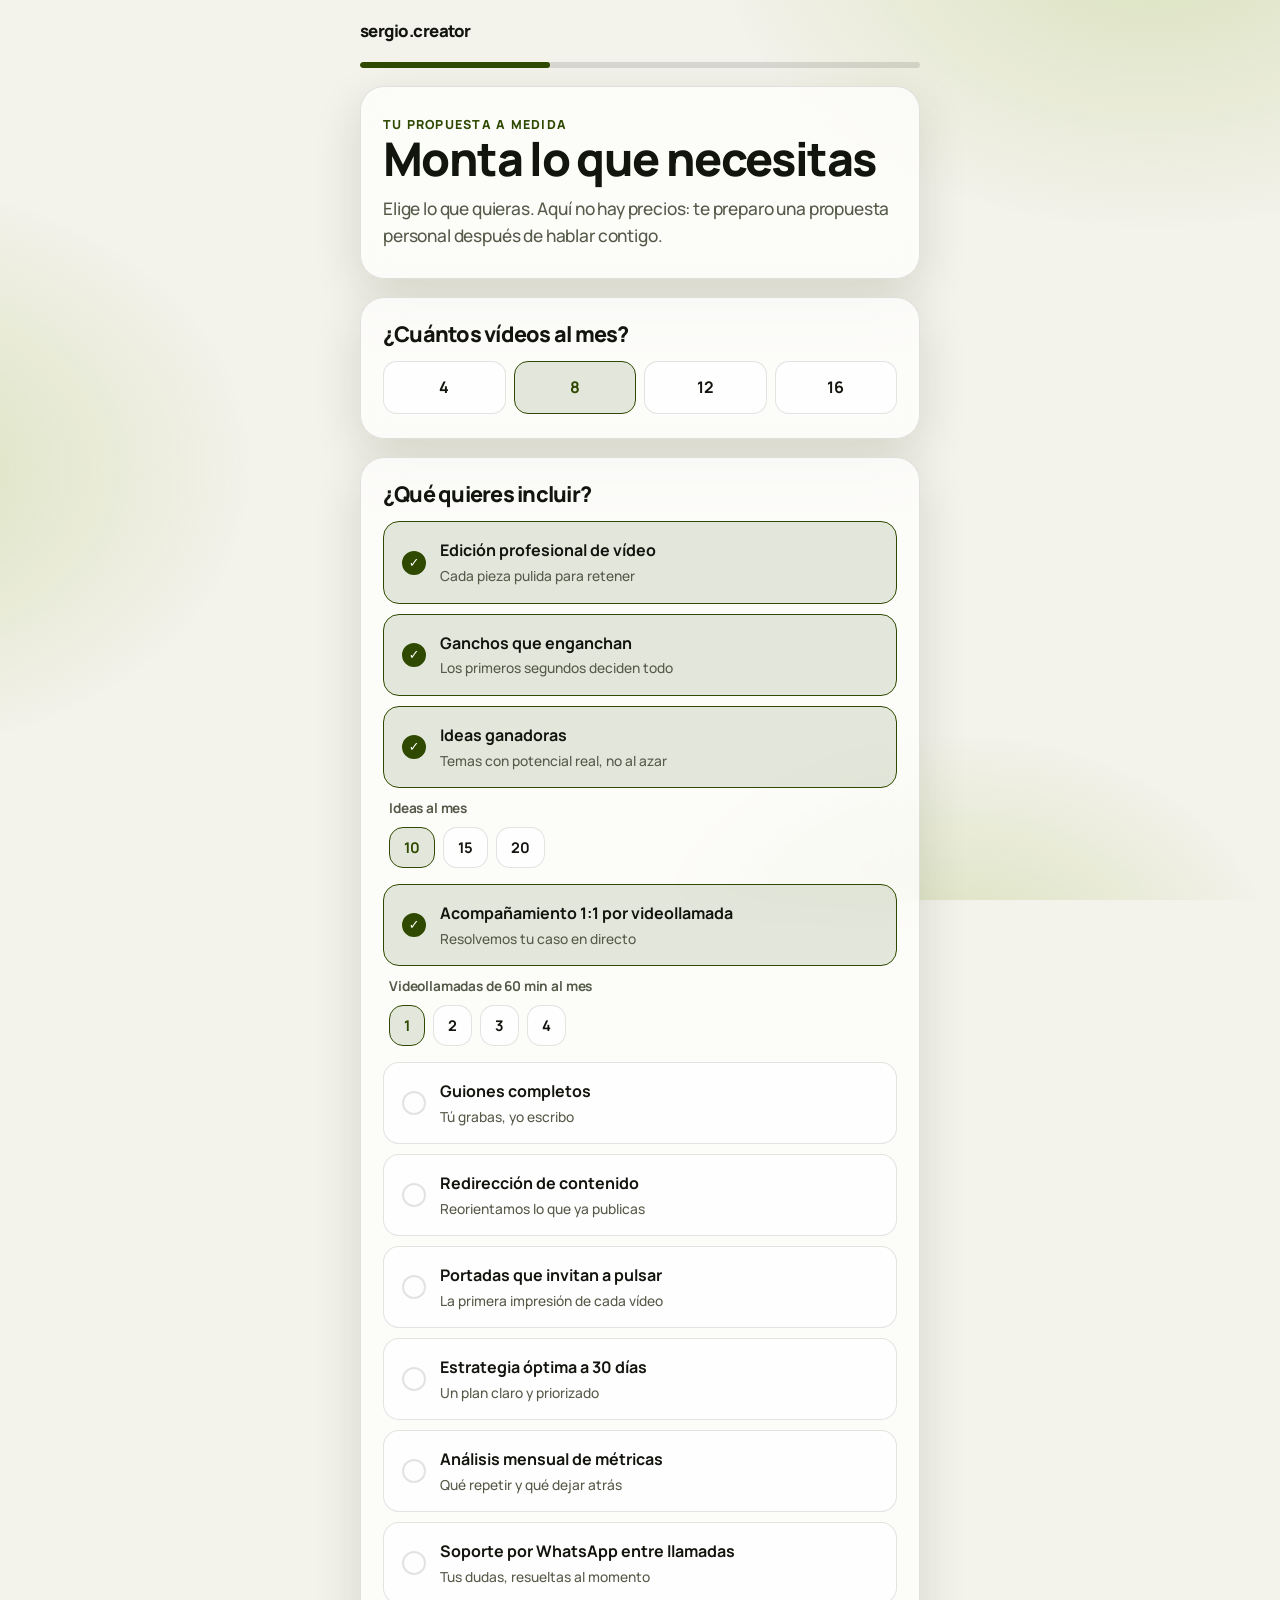
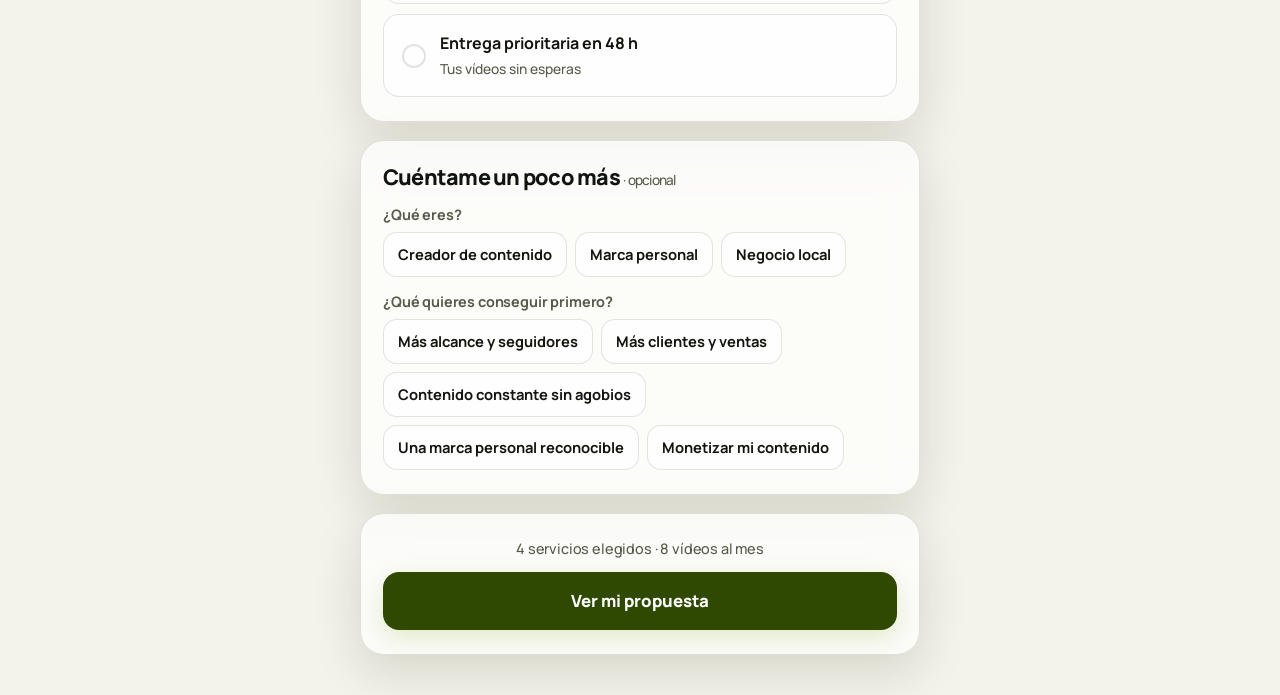
==== configurador.html @ 3da3f26d "Configurador de propuesta sin precios con captura de lead y WhatsApp Co-Authored-By: Claude Sonnet 5" ====
<!doctype html>
<html lang="es">
<head>
<meta charset="utf-8">
<meta name="viewport" content="width=device-width, initial-scale=1, viewport-fit=cover">
<title>Monta tu propuesta — Sergio</title>
<meta name="robots" content="noindex,follow">
<meta name="description" content="Elige lo que necesitas para tu contenido y recibe una propuesta personalizada. Sin precios aquí: te la preparo tras hablar contigo.">
<link rel="canonical" href="https://sergiocreator.com/configurador">
<meta property="og:title" content="Monta tu propuesta — Sergio">
<meta property="og:description" content="Elige lo que necesitas para tu contenido y recibe una propuesta personalizada.">
<meta property="og:type" content="website">
<meta property="og:url" content="https://sergiocreator.com/configurador">
<meta property="og:image" content="https://sergiocreator.com/assets/og-image.png">
<meta property="og:image:width" content="1200">
<meta property="og:image:height" content="630">
<meta property="og:locale" content="es_ES">
<meta property="og:site_name" content="Sergio">
<meta name="twitter:card" content="summary_large_image">
<meta name="twitter:image" content="https://sergiocreator.com/assets/og-image.png">
<link rel="icon" type="image/svg+xml" href="assets/favicon.svg">
<link rel="preconnect" href="https://fonts.googleapis.com">
<link rel="preconnect" href="https://fonts.gstatic.com" crossorigin>
<link rel="stylesheet" href="https://fonts.googleapis.com/css2?family=Manrope:wght@500;600;700;800&display=swap">
<style>
/* Layout: una sola columna estrecha tipo móvil; una pregunta por pantalla dentro de una tarjeta de vidrio, barra de progreso arriba, cierre con barra fija hacia WhatsApp. */
:root{
  --f:"Sequel Sans","Sequel Sans Bold","Manrope",system-ui,-apple-system,"Segoe UI",Roboto,sans-serif;
  --bg:#171916;
  --glass:rgba(25,27,21,.62);
  --glass2:rgba(38,42,31,.86);
  --tx:#f4f5f0;
  --mu:#a4a79a;
  --ac:#d5f578;
  --on:#171916;
  --ln:rgba(255,255,255,.11);
  --soft:rgba(213,245,120,.13);
  --glow:rgba(213,245,120,.18);
  --shadow:rgba(0,0,0,.32);
  color-scheme:dark;
}
@media (prefers-color-scheme:light){
  :root:not([data-theme="dark"]){
    --bg:#f3f2eb;--glass:rgba(255,255,255,.72);--glass2:rgba(255,255,255,.94);--tx:#12140e;--mu:#555a49;
    --ac:#2f4a00;--on:#ffffff;--ln:rgba(0,0,0,.11);--soft:rgba(47,74,0,.12);--glow:rgba(120,160,0,.2);
    --shadow:rgba(40,50,10,.14);color-scheme:light;
  }
}
:root[data-theme="light"]{
  --bg:#f3f2eb;--glass:rgba(255,255,255,.72);--glass2:rgba(255,255,255,.94);--tx:#12140e;--mu:#555a49;
  --ac:#2f4a00;--on:#ffffff;--ln:rgba(0,0,0,.11);--soft:rgba(47,74,0,.12);--glow:rgba(120,160,0,.2);
  --shadow:rgba(40,50,10,.14);color-scheme:light;
}
*{box-sizing:border-box}
body{
  margin:0;background:var(--bg);color:var(--tx);font:500 16px/1.55 var(--f);letter-spacing:-.01em;
  -webkit-font-smoothing:antialiased;padding-inline:16px;padding-block:0 40px;position:relative;isolation:isolate;
}
body.has-bar{padding-block:0 120px}
body::before{
  content:"";position:fixed;inset:0;z-index:-1;pointer-events:none;
  background:
    radial-gradient(55vmax 38vmax at 90% -8%,var(--glow),transparent 62%),
    radial-gradient(48vmax 36vmax at -10% 52%,var(--glow),transparent 62%),
    radial-gradient(40vmax 30vmax at 75% 108%,var(--glow),transparent 62%);
}
.shell{max-width:560px;margin:0 auto;display:grid;gap:18px}
h1,h2,h3{margin:0;line-height:1.08;letter-spacing:-.035em;text-wrap:balance}
h1{font-size:clamp(2rem,8vw,2.9rem);font-weight:800}
h2{font-size:clamp(1.55rem,6vw,2.1rem);font-weight:800}
h3{font-size:1.05rem;font-weight:800}
p{margin:0}
.mu{color:var(--mu)}
:focus-visible{outline:3px solid var(--tx);outline-offset:3px}
.glass{
  background:var(--glass);backdrop-filter:blur(18px) saturate(1.2);-webkit-backdrop-filter:blur(18px) saturate(1.2);
  border:1px solid var(--ln);border-radius:24px;box-shadow:0 16px 48px var(--shadow);
}

.top{display:flex;justify-content:space-between;align-items:center;gap:12px;padding-block:18px 0}
.brand{font-weight:800;letter-spacing:-.03em;font-size:1.05rem}
.back{
  font:inherit;font-weight:700;font-size:.9rem;color:var(--mu);background:none;border:0;cursor:pointer;padding:8px 4px;
}
.back[hidden]{display:none}
.prog{height:6px;border-radius:6px;background:var(--ln);overflow:hidden}
.prog i{display:block;height:100%;width:0;background:var(--ac);border-radius:6px;transition:width .35s ease}

.card{padding:28px 22px;display:grid;gap:20px;animation:rise .35s ease}
@keyframes rise{from{transform:translateY(10px)}to{transform:none}}
.eyebrow{color:var(--ac);font-weight:800;font-size:.78rem;letter-spacing:.1em;text-transform:uppercase}
.lead{font-size:1.08rem;color:var(--mu)}
.trust{list-style:none;margin:0;padding:0;display:flex;flex-wrap:wrap;gap:8px 20px;color:var(--mu);font-size:.9rem}
.trust b{color:var(--tx);font-size:1rem;margin-right:4px}
.verify{font-size:.85rem;color:var(--mu);display:flex;flex-wrap:wrap;gap:2px 14px}
.fl .lt{display:block}
.verify a{color:var(--tx);font-weight:700;text-decoration:underline;text-underline-offset:3px}

.opts{display:grid;gap:10px}
.opt{
  display:flex;gap:14px;align-items:center;text-align:left;width:100%;padding:16px 18px;border-radius:16px;
  border:1px solid var(--ln);background:var(--glass);color:var(--tx);font:inherit;cursor:pointer;
  transition:border-color .15s ease,background .15s ease;
}
.opt:hover{border-color:var(--ac)}
.opt .tx{display:grid;gap:2px;flex:1;min-width:0}
.opt b{font-weight:700}
.opt small{color:var(--mu);font-weight:500;font-size:.86rem}
.opt .mark{
  flex:none;width:24px;height:24px;border-radius:50%;border:2px solid var(--ln);display:grid;place-items:center;
  font-size:.8rem;font-weight:800;color:transparent;
}
.opt.on{border-color:var(--ac);background:var(--soft)}
.opt.on .mark{background:var(--ac);border-color:var(--ac);color:var(--on)}
.opt .go{flex:none;color:var(--ac);font-weight:800}

.btn{
  display:inline-flex;align-items:center;justify-content:center;text-align:center;gap:8px;width:100%;
  font:inherit;font-weight:800;font-size:1.05rem;color:var(--on);background:var(--ac);border:0;border-radius:16px;
  padding:16px 22px;cursor:pointer;text-decoration:none;box-shadow:0 8px 26px var(--glow);
}
.btn[disabled]{opacity:.4;cursor:not-allowed;box-shadow:none}
.btn.line{background:transparent;color:var(--tx);border:1px solid var(--ln);box-shadow:none}
input[type=text],input[type=tel]{
  font:inherit;font-size:1.1rem;color:var(--tx);background:var(--glass);border:1px solid var(--ln);border-radius:14px;
  padding:16px;width:100%;min-width:0;
}
.note{font-size:.85rem;color:var(--mu);text-align:center}
.fields{display:grid;gap:14px}
.fl{display:grid;gap:6px;font-weight:700;font-size:.9rem;color:var(--mu)}
.opt-tag{font-weight:500;font-size:.8rem;margin-left:6px}
.consent{display:flex;gap:12px;align-items:flex-start;font-size:.85rem;color:var(--mu);cursor:pointer}
.consent input{width:20px;height:20px;flex:none;margin-top:2px;accent-color:var(--ac)}
.consent a,.note a{color:var(--tx);text-decoration:underline;text-underline-offset:3px}
.err{margin:0;font-size:.85rem;color:var(--tx);font-weight:700}

/* Análisis */
.steps{list-style:none;margin:0;padding:0;display:grid;gap:14px}
.steps li{display:flex;gap:12px;align-items:center;color:var(--mu);transition:color .3s ease}
.steps .dot{flex:none;width:24px;height:24px;border-radius:50%;border:2px solid var(--ln);display:grid;place-items:center;font-size:.8rem;font-weight:800;color:transparent}
.steps li.done{color:var(--tx)}
.steps li.done .dot{background:var(--ac);border-color:var(--ac);color:var(--on)}

/* Resultado */
.res{display:grid;gap:18px}
.plan{padding:24px 22px;display:grid;gap:12px;border:1.5px solid var(--ac);box-shadow:0 24px 70px var(--glow),0 14px 44px var(--shadow)}
.plan .name{font-size:clamp(2.2rem,9vw,3rem);font-weight:800;letter-spacing:-.045em;line-height:1}
.pills{display:flex;flex-wrap:wrap;gap:8px}
.pill{font-size:.82rem;font-weight:700;padding:5px 12px;border-radius:20px;background:var(--soft);color:var(--ac)}
.blk{padding:22px;display:grid;gap:12px}
.list{list-style:none;margin:0;padding:0;display:grid;gap:12px}
.list li{position:relative;padding-left:26px;line-height:1.35}
.list li::before{content:"✓";position:absolute;left:0;color:var(--ac);font-weight:800}
.list.plus li::before{content:"+"}
.list li span{display:block;color:var(--mu);font-size:.86rem}
.next{padding:24px 22px;display:grid;gap:14px;border:1.5px solid var(--ac);background:var(--glass2)}
.next .meter{display:grid;gap:6px}
.next .meter .prog{height:8px}
.numline{display:flex;gap:10px;align-items:center;justify-content:center;flex-wrap:wrap;font-weight:700}
.numline button{font:inherit;font-weight:700;font-size:.85rem;color:var(--tx);background:var(--glass);border:1px solid var(--ln);border-radius:10px;padding:6px 12px;cursor:pointer}
.again{background:none;border:0;color:var(--mu);font:inherit;font-weight:600;text-decoration:underline;cursor:pointer;justify-self:center;padding:6px}

.bar{
  position:fixed;left:0;right:0;bottom:0;z-index:50;background:var(--glass2);
  backdrop-filter:blur(18px);-webkit-backdrop-filter:blur(18px);border-top:1px solid var(--ln);
  padding:12px 16px calc(12px + env(safe-area-inset-bottom,0px));
}
.bar-in{max-width:560px;margin:0 auto}
.bar[hidden]{display:none}
@media (prefers-reduced-motion:reduce){.card{animation:none}.prog i{transition:none}}
.sec{padding:24px 22px;display:grid;gap:16px}
.sec h2{font-size:1.35rem}
.seg{display:grid;grid-template-columns:repeat(4,1fr);gap:8px}
.chip{font:inherit;font-weight:700;padding:13px 6px;border-radius:14px;border:1px solid var(--ln);background:var(--glass);color:var(--tx);cursor:pointer;text-align:center;transition:border-color .15s ease,background .15s ease}
.chip:hover{border-color:var(--ac)}
.chip.on{border-color:var(--ac);background:var(--soft);color:var(--ac)}
.chips{display:flex;flex-wrap:wrap;gap:8px}
.chips .chip{padding:10px 14px;font-size:.92rem}
.svc{display:grid;gap:8px}
.subsel{display:grid;gap:8px;padding:2px 6px 6px}
.subsel .lab{font-size:.85rem;font-weight:700;color:var(--mu)}
.subsel .chips .chip{padding:8px 14px}
.cnt{color:var(--mu);font-size:.9rem;text-align:center}
.reco-why{color:var(--mu);font-size:.95rem}
.sel{list-style:none;margin:0;padding:0;display:grid;gap:12px}
.sel li{position:relative;padding-left:26px;line-height:1.35}
.sel li::before{content:"\2713";position:absolute;left:0;color:var(--ac);font-weight:800}
.sel li span{display:block;color:var(--mu);font-size:.86rem}
.opt-t{font-weight:500;font-size:.85rem;color:var(--mu)}
</style>
<style>[hidden]{display:none!important}img{max-width:100%}</style>

<script defer data-domain="sergiocreator.com" src="https://plausible.io/js/script.js"></script>
<script>window.plausible=window.plausible||function(){(window.plausible.q=window.plausible.q||[]).push(arguments)}</script>
</head>
<body>
<div class="shell">
  <div class="top">
    <div class="brand">sergio.creator</div>
    <button class="back" id="back" type="button" hidden>← Atrás</button>
  </div>
  <div class="prog" id="prog" aria-hidden="true"><i id="prog-i"></i></div>
  <main id="stage" aria-live="polite"></main>
</div>

<form name="configurador" method="POST" data-netlify="true" netlify-honeypot="bot-field" hidden>
  <input type="hidden" name="form-name" value="configurador">
  <input name="bot-field">
  <input name="nombre"><input name="instagram"><input name="whatsapp">
  <input name="tipo"><input name="objetivo"><input name="videos_al_mes"><input name="servicios">
  <input name="pack_recomendado"><input name="origen"><input name="pagina_origen"><input name="consentimiento">
</form>

<script>
(function(){
'use strict';

var WA='34643105522';

var TYPES={creador:'Creador de contenido',marca:'Marca personal',local:'Negocio local'};
var GOALS={
  alcance:'Más alcance y seguidores',
  ventas:'Más clientes y ventas',
  constancia:'Contenido constante sin agobios',
  marca:'Una marca personal reconocible',
  monetizar:'Monetizar mi contenido'
};
var VIDEOS=[4,8,12,16];

var ORDER=['edit','hook','ideas','calls','script','redirect','cover','strategy','metrics','support','rush'];
var FEATS={
  edit:['Edición profesional de vídeo','Cada pieza pulida para retener'],
  hook:['Ganchos que enganchan','Los primeros segundos deciden todo'],
  ideas:['Ideas ganadoras','Temas con potencial real, no al azar'],
  calls:['Acompañamiento 1:1 por videollamada','Resolvemos tu caso en directo'],
  script:['Guiones completos','Tú grabas, yo escribo'],
  redirect:['Redirección de contenido','Reorientamos lo que ya publicas'],
  cover:['Portadas que invitan a pulsar','La primera impresión de cada vídeo'],
  strategy:['Estrategia óptima a 30 días','Un plan claro y priorizado'],
  metrics:['Análisis mensual de métricas','Qué repetir y qué dejar atrás'],
  support:['Soporte por WhatsApp entre llamadas','Tus dudas, resueltas al momento'],
  rush:['Entrega prioritaria en 48 h','Tus vídeos sin esperas']
};
var PF={
  1:['edit','hook','ideas','calls'],
  2:['edit','hook','ideas','calls','script','redirect'],
  3:['edit','hook','ideas','calls','script','redirect','cover','strategy','metrics','support','rush']
};
var PACKS={
  1:{n:'Arranque',d:'La base para publicar con criterio y constancia.'},
  2:{n:'Crecimiento',d:'Más dirección y acompañamiento para crecer con intención.'},
  3:{n:'Escala',d:'El sistema completo: contenido, estrategia y acompañamiento sin dejar nada al azar.'}
};
var PQ={ideas:[10,15,20],calls:[1,3,4]};
var IDEAS_OPTS=[10,15,20];
var CALLS_OPTS=[1,2,3,4];
var REQ_IDEAS={10:1,15:2,20:3};
var REQ_CALLS={1:1,2:2,3:2,4:3};
var REQ_FIXED={edit:1,hook:1,script:2,redirect:2,cover:3,strategy:3,metrics:3,support:3,rush:3};

var S={videos:8,svc:{edit:1,hook:1,ideas:1,calls:1},ideasN:10,callsN:1,tipo:'',goal:'',name:'',ig:'',tel:'',ok:false};
var view='build';
var sent=false;
var waUrlCache='';

function $(id){return document.getElementById(id)}
function esc(t){return String(t).replace(/[&<>"']/g,function(c){return {'&':'&amp;','<':'&lt;','>':'&gt;','"':'&quot;',"'":'&#39;'}[c]})}
function igClean(v){return String(v).trim().replace(/^https?:\/\/(www\.)?instagram\.com\//i,'').replace(/^@+/,'').replace(/[\/?#].*$/,'').trim()}
function igOk(v){return /^[A-Za-z0-9._]{1,30}$/.test(igClean(v))}
function telOk(v){var s=String(v).trim();if(!s)return true;var d=s.replace(/\D/g,'');return d.length>=7&&d.length<=15}
function contactOk(){return S.name.trim().length>0&&igOk(S.ig)&&telOk(S.tel)&&S.ok}
function origin(){try{var p=new URLSearchParams(location.search);return p.get('ref')||p.get('utm_source')||'directo'}catch(e){return 'directo'}}
function track(name,props){try{window.plausible(name,props?{props:props}:undefined)}catch(e){}}

function selected(){return ORDER.filter(function(id){return S.svc[id]})}
function reqPack(){
  var p=1;
  selected().forEach(function(id){
    var r=id==='ideas'?REQ_IDEAS[S.ideasN]:id==='calls'?REQ_CALLS[S.callsN]:REQ_FIXED[id];
    if(r>p)p=r;
  });
  return p;
}
function det(id,p){
  var V=S.videos;
  if(id==='edit')return V+' vídeos al mes';
  if(id==='hook')return 'En cada uno de tus '+V+' vídeos';
  if(id==='ideas')return PQ.ideas[p-1]+' ideas al mes';
  if(id==='calls'){var c=PQ.calls[p-1];return c+(c===1?' llamada':' llamadas')+' de 60 min al mes'}
  if(id==='script')return V+' guiones';
  if(id==='cover')return V+' portadas';
  return FEATS[id][1];
}
function nextBumps(p){
  if(p>=3)return [];
  var n=p+1,out=[];
  if(PQ.calls[n-1]!==PQ.calls[p-1])out.push(['Más acompañamiento 1:1','De '+PQ.calls[p-1]+' a '+PQ.calls[n-1]+' llamadas de 60 min al mes']);
  if(PQ.ideas[n-1]!==PQ.ideas[p-1])out.push(['Más ideas ganadoras','De '+PQ.ideas[p-1]+' a '+PQ.ideas[n-1]+' ideas al mes']);
  PF[n].forEach(function(id){if(PF[p].indexOf(id)<0)out.push([FEATS[id][0],det(id,n)])});
  return out;
}

/* ---------- Vistas ---------- */
function svcHTML(id){
  var f=FEATS[id],on=!!S.svc[id],sub='';
  if(id==='ideas'){
    sub='<div class="subsel" data-sub="ideas"'+(on?'':' hidden')+'><span class="lab">Ideas al mes</span><div class="chips">'+
      IDEAS_OPTS.map(function(n){return '<button type="button" class="chip'+(S.ideasN===n?' on':'')+'" data-ideas="'+n+'">'+n+'</button>'}).join('')+'</div></div>';
  }
  if(id==='calls'){
    sub='<div class="subsel" data-sub="calls"'+(on?'':' hidden')+'><span class="lab">Videollamadas de 60 min al mes</span><div class="chips">'+
      CALLS_OPTS.map(function(n){return '<button type="button" class="chip'+(S.callsN===n?' on':'')+'" data-calls="'+n+'">'+n+'</button>'}).join('')+'</div></div>';
  }
  return '<div class="svc"><button class="opt'+(on?' on':'')+'" type="button" data-svc="'+id+'" aria-pressed="'+on+'"><span class="mark">✓</span>'+
    '<span class="tx"><b>'+esc(f[0])+'</b><small>'+esc(f[1])+'</small></span></button>'+sub+'</div>';
}
function buildHTML(){
  var h='<div class="res">'+
    '<section class="card glass"><div><p class="eyebrow">Tu propuesta a medida</p><h1>Monta lo que necesitas</h1>'+
    '<p class="lead" style="margin-top:12px">Elige lo que quieras. Aquí no hay precios: te preparo una propuesta personal después de hablar contigo.</p></div></section>'+
    '<section class="sec glass"><h2>¿Cuántos vídeos al mes?</h2><div class="seg" id="vids">'+
    VIDEOS.map(function(n){return '<button type="button" class="chip'+(S.videos===n?' on':'')+'" data-vid="'+n+'">'+n+'</button>'}).join('')+'</div></section>'+
    '<section class="sec glass"><h2>¿Qué quieres incluir?</h2><div class="opts" id="svcs">'+ORDER.map(svcHTML).join('')+'</div></section>'+
    '<section class="sec glass"><h2>Cuéntame un poco más <span class="opt-t">· opcional</span></h2>'+
    '<div class="fields"><div class="fl">¿Qué eres?<div class="chips" id="tipos">'+
    Object.keys(TYPES).map(function(k){return '<button type="button" class="chip'+(S.tipo===k?' on':'')+'" data-tipo="'+k+'">'+esc(TYPES[k])+'</button>'}).join('')+'</div></div>'+
    '<div class="fl">¿Qué quieres conseguir primero?<div class="chips" id="goals">'+
    Object.keys(GOALS).map(function(k){return '<button type="button" class="chip'+(S.goal===k?' on':'')+'" data-goal="'+k+'">'+esc(GOALS[k])+'</button>'}).join('')+'</div></div></div></section>'+
    '<section class="sec glass" style="gap:12px"><p class="cnt" id="cnt"></p><button class="btn" id="to-sum" type="button">Ver mi propuesta</button></section>'+
    '</div>';
  return h;
}
function sumHTML(){
  var p=reqPack(),P=PACKS[p],sel=selected(),h='<div class="res">';
  h+='<section class="plan glass"><p class="eyebrow">Pack que te encaja</p><div class="name">'+esc(P.n)+'</div>'+
    '<p class="mu">'+esc(P.d)+'</p><div class="pills"><span class="pill">'+S.videos+' vídeos al mes</span><span class="pill">'+sel.length+(sel.length===1?' servicio elegido':' servicios elegidos')+'</span></div>'+
    '<p class="reco-why">Es el pack más ajustado que cubre todo lo que has elegido.</p></section>';
  h+='<section class="blk glass"><h3>Lo que has elegido</h3><ul class="sel">'+sel.map(function(id){return '<li>'+esc(FEATS[id][0])+'<span>'+esc(det(id,p))+'</span></li>'}).join('')+'</ul></section>';
  var extra=PF[p].filter(function(id){return !S.svc[id]});
  if(extra.length){
    h+='<section class="blk glass"><h3>Y tu pack incluye además</h3><ul class="sel">'+extra.map(function(id){return '<li>'+esc(FEATS[id][0])+'<span>'+esc(det(id,p))+'</span></li>'}).join('')+'</ul></section>';
  }
  var nb=nextBumps(p);
  if(nb.length){
    h+='<section class="blk glass"><h3>Lo que añadiría el pack '+esc(PACKS[p+1].n)+'</h3><ul class="list plus">'+nb.map(function(x){return '<li>'+esc(x[0])+'<span>'+esc(x[1])+'</span></li>'}).join('')+'</ul></section>';
  }
  h+='<section class="next glass"><h3>Recibe tu propuesta personalizada</h3>'+
    '<p class="mu">El precio lo preparo yo tras hablar contigo, ajustado a tu caso. Sin compromiso.</p>'+
    '<div class="fields">'+
    '<label class="fl" for="name">Tu nombre<input id="name" type="text" autocomplete="given-name" maxlength="40" placeholder="Ej. Laura" value="'+esc(S.name)+'"></label>'+
    '<label class="fl" for="ig">Tu usuario de Instagram<input id="ig" type="text" autocomplete="off" autocapitalize="none" spellcheck="false" maxlength="40" placeholder="@tuusuario" value="'+esc(S.ig)+'"></label>'+
    '<label class="fl" for="tel"><span class="lt">Tu WhatsApp <span class="opt-tag">opcional</span></span><input id="tel" type="tel" autocomplete="tel" maxlength="20" placeholder="+34 600 000 000" value="'+esc(S.tel)+'"></label>'+
    '<label class="consent"><input id="ok" type="checkbox"'+(S.ok?' checked':'')+'><span>Acepto que Sergio use estos datos para contactarme por Instagram o WhatsApp sobre mi propuesta. <a href="privacidad.html" target="_blank" rel="noopener">Más información</a></span></label>'+
    '<p class="err" id="err" role="alert" hidden></p></div>'+
    '<button class="btn" id="send" type="button"'+(contactOk()?'':' disabled')+'>Enviar mi selección por WhatsApp</button>'+
    '<button class="again" type="button" id="edit">Cambiar mi selección</button></section>';
  h+='</div>';
  return h;
}
function sentHTML(){
  return '<section class="card glass"><div><p class="eyebrow">Hecho</p><h2>Gracias, '+esc(S.name.trim())+'</h2></div>'+
    '<p class="lead">Te he abierto WhatsApp con tu selección ya escrita. Solo tienes que pulsar enviar y te respondo yo.</p>'+
    '<a class="btn" href="'+esc(waUrlCache)+'" target="_blank" rel="noopener">Abrir WhatsApp otra vez</a>'+
    '<p class="note">Uso tus datos solo para contactarte sobre tu propuesta. <a href="privacidad.html">Privacidad</a>.</p></section>';
}

/* ---------- Mensaje y envío ---------- */
function summaryLines(){
  var p=reqPack();
  return selected().map(function(id){
    var d=(id==='ideas'||id==='calls')?det(id,p):'';
    return FEATS[id][0]+(d?' ('+d+')':'');
  }).join(', ');
}
function waUrl(){
  var p=reqPack();
  var msg='Hola Sergio, soy '+S.name.trim()+'.\n'+
    'He montado mi propuesta en tu configurador:\n'+
    '- Vídeos al mes: '+S.videos+'\n'+
    '- Quiero: '+summaryLines()+'\n'+
    (S.tipo?'- Soy: '+TYPES[S.tipo]+'\n':'')+
    (S.goal?'- Objetivo: '+GOALS[S.goal]+'\n':'')+
    '- Instagram: @'+igClean(S.ig)+'\n'+(S.tel.trim()?'- WhatsApp: '+S.tel.trim()+'\n':'')+
    '- Origen: '+origin()+'\n'+
    'Pack que me encaja: '+PACKS[p].n+'\n¿Me preparas la propuesta con el presupuesto?';
  return 'https://wa.me/'+WA+'?text='+encodeURIComponent(msg);
}
function sendLead(){
  var p=reqPack();
  var data={
    'form-name':'configurador','bot-field':'',
    nombre:S.name.trim(),instagram:'@'+igClean(S.ig),whatsapp:S.tel.trim(),
    tipo:S.tipo?TYPES[S.tipo]:'',objetivo:S.goal?GOALS[S.goal]:'',videos_al_mes:String(S.videos),
    servicios:summaryLines(),pack_recomendado:PACKS[p].n,origen:origin(),
    pagina_origen:document.referrer||'',consentimiento:'sí'
  };
  var body=Object.keys(data).map(function(k){return encodeURIComponent(k)+'='+encodeURIComponent(data[k])}).join('&');
  try{
    if(location.protocol!=='http:'&&location.protocol!=='https:')return;
    fetch('/configurador.html',{method:'POST',headers:{'Content-Type':'application/x-www-form-urlencoded'},body:body}).then(function(r){sent=r.ok}).catch(function(){});
  }catch(e){}
}
function submit(){
  if(!contactOk())return;
  S.ig=igClean(S.ig);
  waUrlCache=waUrl();
  sendLead();
  track('Config Lead',{pack:PACKS[reqPack()].n,origen:origin()});
  try{window.open(waUrlCache,'_blank','noopener')}catch(e){}
  track('Config WhatsApp');
  go('sent');
}

/* ---------- Estado y dibujo ---------- */
function syncBuild(){
  var sel=selected();
  var nodes=document.querySelectorAll('[data-svc]');
  for(var i=0;i<nodes.length;i++){
    var id=nodes[i].getAttribute('data-svc'),on=!!S.svc[id];
    nodes[i].classList.toggle('on',on);nodes[i].setAttribute('aria-pressed',String(on));
  }
  var si=document.querySelector('[data-sub="ideas"]'),sc=document.querySelector('[data-sub="calls"]');
  if(si)si.hidden=!S.svc.ideas;
  if(sc)sc.hidden=!S.svc.calls;
  setOn('[data-vid]','data-vid',S.videos);
  setOn('[data-ideas]','data-ideas',S.ideasN);
  setOn('[data-calls]','data-calls',S.callsN);
  setOn('[data-tipo]','data-tipo',S.tipo);
  setOn('[data-goal]','data-goal',S.goal);
  var btn=$('to-sum'),cnt=$('cnt');
  if(btn)btn.disabled=!sel.length;
  if(cnt)cnt.textContent=sel.length?(sel.length+(sel.length===1?' servicio elegido':' servicios elegidos')+' · '+S.videos+' vídeos al mes'):'Elige al menos un servicio para continuar';
}
function setOn(sel,attr,val){
  var nodes=document.querySelectorAll(sel);
  for(var i=0;i<nodes.length;i++){nodes[i].classList.toggle('on',String(nodes[i].getAttribute(attr))===String(val))}
}
function go(v){view=v;draw();try{window.scrollTo(0,0)}catch(e){}}
function draw(){
  var st=$('stage');
  st.innerHTML=view==='build'?buildHTML():view==='sum'?sumHTML():sentHTML();
  $('back').hidden=(view!=='sum');
  $('prog-i').style.width=(view==='build'?'34%':view==='sum'?'68%':'100%');
  if(view==='build')syncBuild();
  if(view==='sum')syncContact();
}
function syncContact(){
  var send=$('send'),err=$('err');
  if(send)send.disabled=!contactOk();
  if(!err)return;
  var msg='';
  if(S.ig.trim()&&!igOk(S.ig))msg='Tu usuario solo puede tener letras, números, puntos y guiones bajos, sin espacios.';
  else if(!telOk(S.tel))msg='Revisa el teléfono: debe tener entre 7 y 15 dígitos.';
  err.textContent=msg;err.hidden=!msg;
}

document.addEventListener('click',function(e){
  var t=e.target.closest?e.target.closest('button'):null;
  if(!t)return;
  if(t.hasAttribute('data-svc')){var id=t.getAttribute('data-svc');if(S.svc[id])delete S.svc[id];else S.svc[id]=1;syncBuild();return}
  if(t.hasAttribute('data-vid')){S.videos=Number(t.getAttribute('data-vid'));syncBuild();return}
  if(t.hasAttribute('data-ideas')){S.ideasN=Number(t.getAttribute('data-ideas'));syncBuild();return}
  if(t.hasAttribute('data-calls')){S.callsN=Number(t.getAttribute('data-calls'));syncBuild();return}
  if(t.hasAttribute('data-tipo')){var k=t.getAttribute('data-tipo');S.tipo=S.tipo===k?'':k;syncBuild();return}
  if(t.hasAttribute('data-goal')){var g=t.getAttribute('data-goal');S.goal=S.goal===g?'':g;syncBuild();return}
  if(t.id==='to-sum'){if(selected().length){track('Config Ver propuesta',{pack:PACKS[reqPack()].n});go('sum')}return}
  if(t.id==='send'){submit();return}
  if(t.id==='edit'||t.id==='back'){go('build');return}
});
document.addEventListener('input',function(e){
  var t=e.target;
  if(t.id==='name')S.name=t.value;
  else if(t.id==='ig')S.ig=t.value;
  else if(t.id==='tel')S.tel=t.value;
  else return;
  syncContact();
});
document.addEventListener('change',function(e){
  if(e.target.id==='ok'){S.ok=e.target.checked;syncContact()}
});
draw();
})();

</script>
</body>
</html>
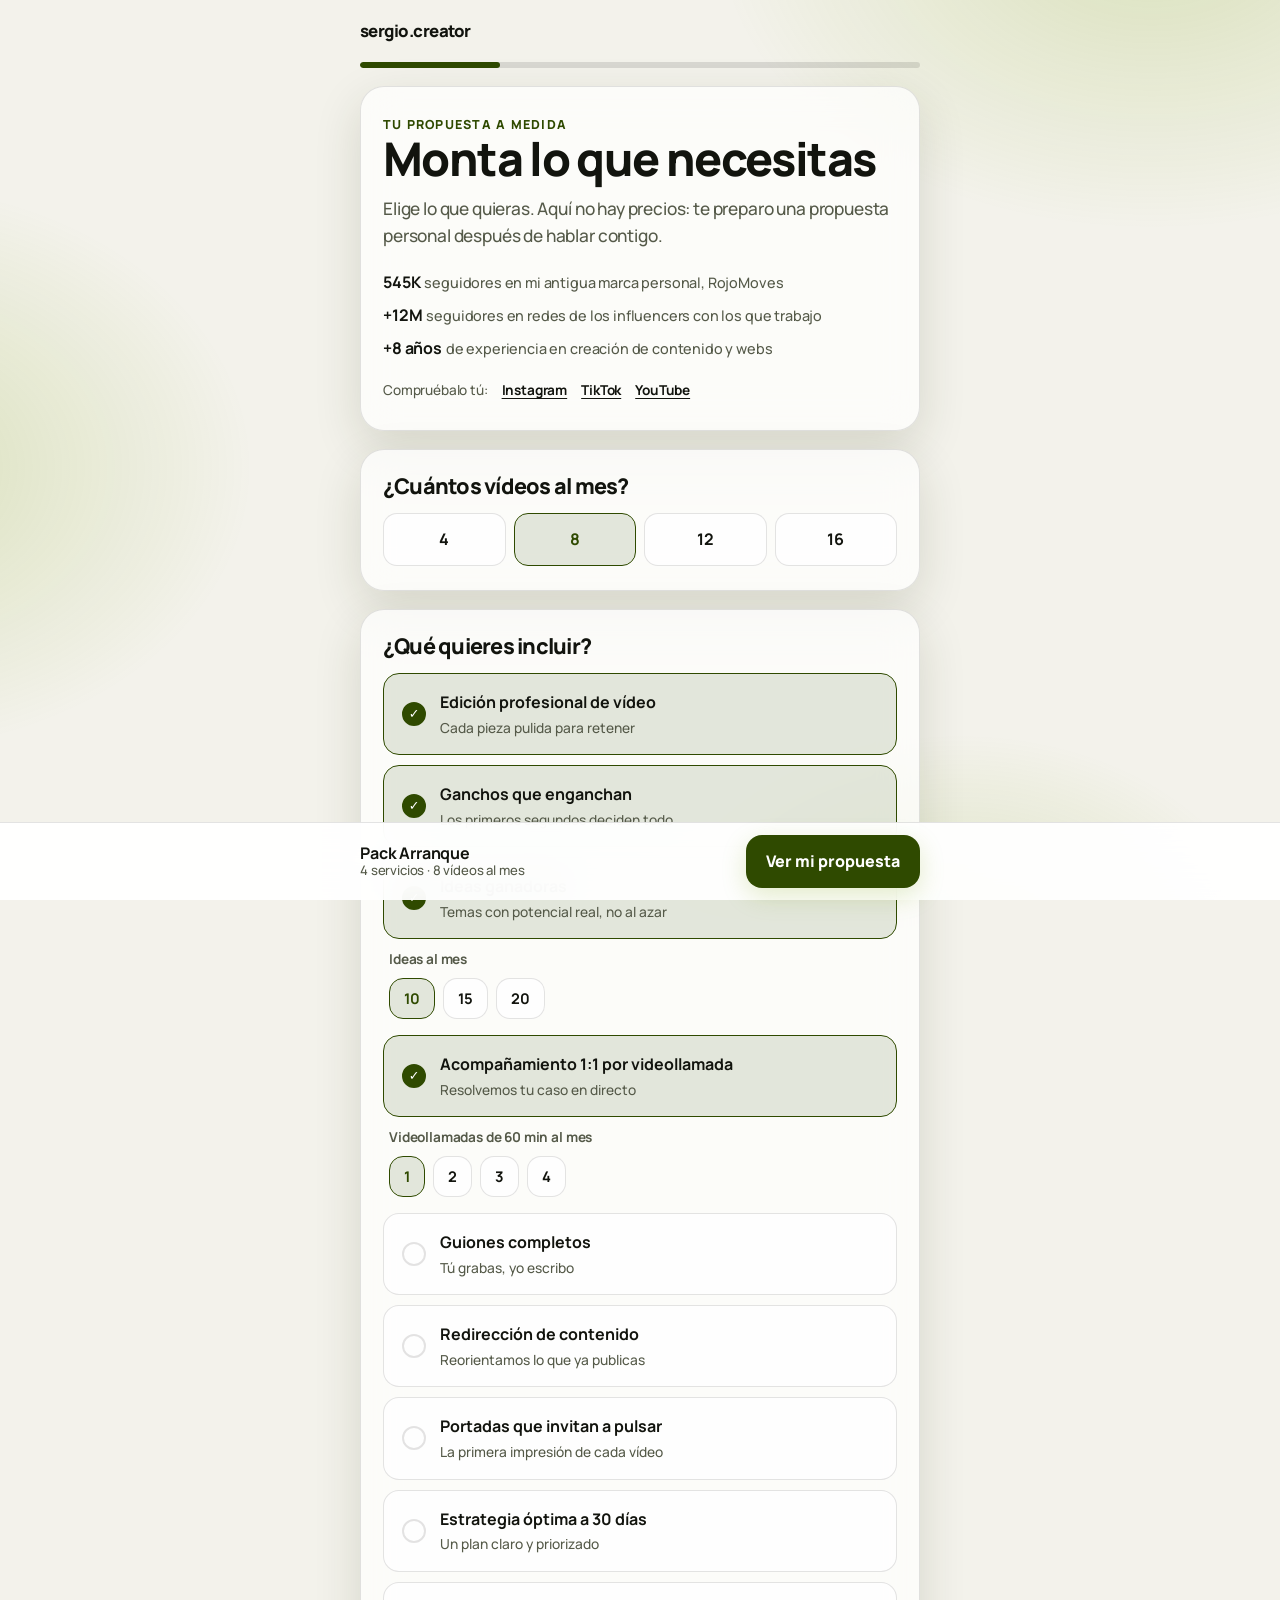
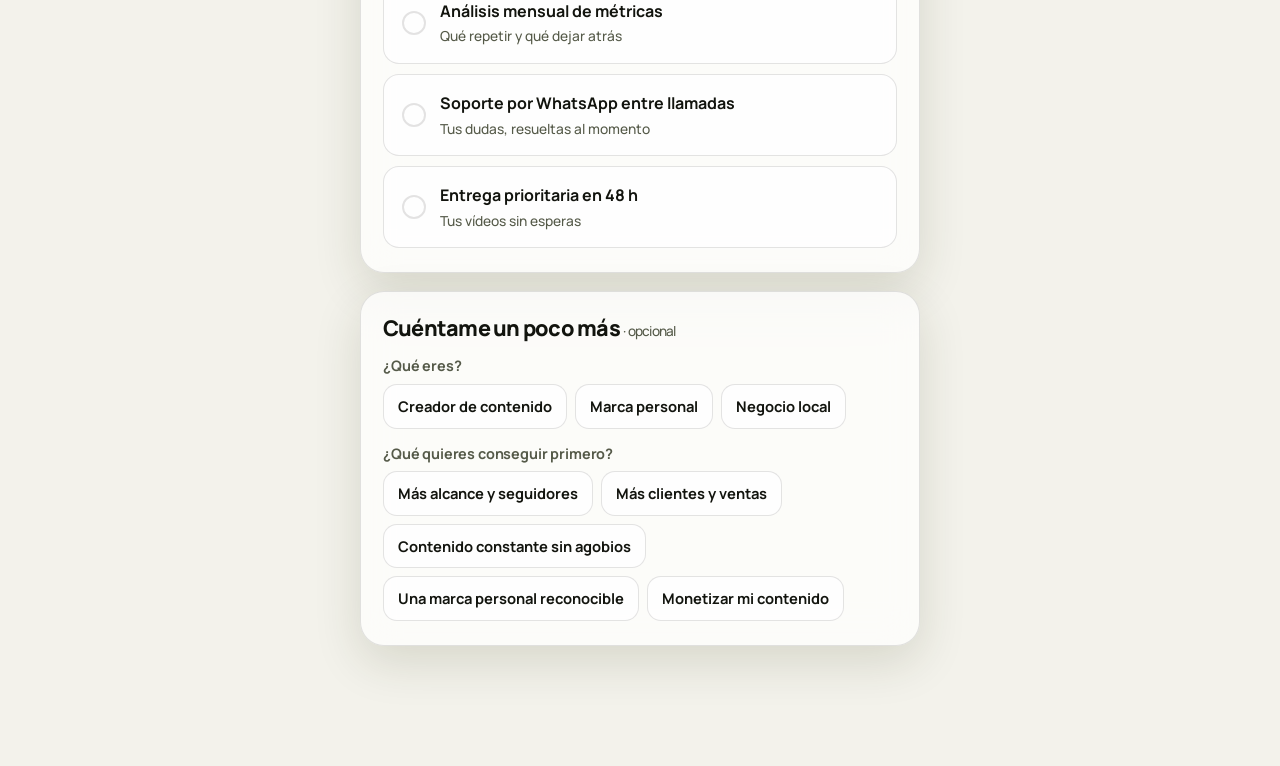
==== commit 914d2c41: "Configurador: barra fija, animación y credenciales verificables Co-Authored-By: Claude Sonnet 5.5 <n" ====
--- a/configurador.html
+++ b/configurador.html
@@ -187,6 +187,11 @@
 .sel li::before{content:"\2713";position:absolute;left:0;color:var(--ac);font-weight:800}
 .sel li span{display:block;color:var(--mu);font-size:.86rem}
 .opt-t{font-weight:500;font-size:.85rem;color:var(--mu)}
+.bar-flex{display:flex;gap:12px;align-items:center;justify-content:space-between}
+.bar-txt{display:grid;line-height:1.2;min-width:0}
+.bar-txt b{font-size:1rem}
+.bar-txt span{color:var(--mu);font-size:.82rem}
+.bar-btn{width:auto;flex:none;padding:14px 20px;font-size:1rem}
 </style>
 <style>[hidden]{display:none!important}img{max-width:100%}</style>
 
@@ -202,6 +207,8 @@
   <div class="prog" id="prog" aria-hidden="true"><i id="prog-i"></i></div>
   <main id="stage" aria-live="polite"></main>
 </div>
+
+<div class="bar" id="bar" hidden><div class="bar-in bar-flex"><div class="bar-txt"><b id="bar-pack"></b><span id="bar-sub"></span></div><button class="btn bar-btn" id="to-sum" type="button">Ver mi propuesta</button></div></div>
 
 <form name="configurador" method="POST" data-netlify="true" netlify-honeypot="bot-field" hidden>
   <input type="hidden" name="form-name" value="configurador">
@@ -314,10 +321,14 @@
   return '<div class="svc"><button class="opt'+(on?' on':'')+'" type="button" data-svc="'+id+'" aria-pressed="'+on+'"><span class="mark">✓</span>'+
     '<span class="tx"><b>'+esc(f[0])+'</b><small>'+esc(f[1])+'</small></span></button>'+sub+'</div>';
 }
+function trust(){
+  return '<ul class="trust"><li><b>545K</b>seguidores en mi antigua marca personal, RojoMoves</li><li><b>+12M</b>seguidores en redes de los influencers con los que trabajo</li><li><b>+8 años</b>de experiencia en creación de contenido y webs</li></ul>'+
+    '<p class="verify">Compruébalo tú: <a href="https://www.instagram.com/rojomoves" target="_blank" rel="noopener noreferrer">Instagram</a><a href="https://www.tiktok.com/@rojoviral1" target="_blank" rel="noopener noreferrer">TikTok</a><a href="https://www.youtube.com/@rojomoves" target="_blank" rel="noopener noreferrer">YouTube</a></p>';
+}
 function buildHTML(){
   var h='<div class="res">'+
     '<section class="card glass"><div><p class="eyebrow">Tu propuesta a medida</p><h1>Monta lo que necesitas</h1>'+
-    '<p class="lead" style="margin-top:12px">Elige lo que quieras. Aquí no hay precios: te preparo una propuesta personal después de hablar contigo.</p></div></section>'+
+    '<p class="lead" style="margin-top:12px">Elige lo que quieras. Aquí no hay precios: te preparo una propuesta personal después de hablar contigo.</p></div>'+trust()+'</section>'+
     '<section class="sec glass"><h2>¿Cuántos vídeos al mes?</h2><div class="seg" id="vids">'+
     VIDEOS.map(function(n){return '<button type="button" class="chip'+(S.videos===n?' on':'')+'" data-vid="'+n+'">'+n+'</button>'}).join('')+'</div></section>'+
     '<section class="sec glass"><h2>¿Qué quieres incluir?</h2><div class="opts" id="svcs">'+ORDER.map(svcHTML).join('')+'</div></section>'+
@@ -326,7 +337,6 @@
     Object.keys(TYPES).map(function(k){return '<button type="button" class="chip'+(S.tipo===k?' on':'')+'" data-tipo="'+k+'">'+esc(TYPES[k])+'</button>'}).join('')+'</div></div>'+
     '<div class="fl">¿Qué quieres conseguir primero?<div class="chips" id="goals">'+
     Object.keys(GOALS).map(function(k){return '<button type="button" class="chip'+(S.goal===k?' on':'')+'" data-goal="'+k+'">'+esc(GOALS[k])+'</button>'}).join('')+'</div></div></div></section>'+
-    '<section class="sec glass" style="gap:12px"><p class="cnt" id="cnt"></p><button class="btn" id="to-sum" type="button">Ver mi propuesta</button></section>'+
     '</div>';
   return h;
 }
@@ -357,6 +367,24 @@
   h+='</div>';
   return h;
 }
+function loadHTML(){
+  return '<section class="card glass"><div><p class="eyebrow">Un momento</p><h2>Estoy armando tu propuesta</h2></div>'+
+    '<ul class="steps" id="lsteps"><li><span class="dot">✓</span>Analizando lo que has elegido</li>'+
+    '<li><span class="dot">✓</span>Buscando el pack más ajustado</li>'+
+    '<li><span class="dot">✓</span>Preparando tu propuesta a medida</li></ul></section>';
+}
+var loadTok=0;
+function runLoad(){
+  var tok=++loadTok;
+  go('load');
+  [450,1100,1750].forEach(function(ms,i){
+    setTimeout(function(){
+      if(tok!==loadTok||view!=='load')return;
+      var li=document.querySelectorAll('#lsteps li')[i];if(li)li.classList.add('done');
+    },ms);
+  });
+  setTimeout(function(){if(tok===loadTok&&view==='load')go('sum')},2400);
+}
 function sentHTML(){
   return '<section class="card glass"><div><p class="eyebrow">Hecho</p><h2>Gracias, '+esc(S.name.trim())+'</h2></div>'+
     '<p class="lead">Te he abierto WhatsApp con tu selección ya escrita. Solo tienes que pulsar enviar y te respondo yo.</p>'+
@@ -427,9 +455,10 @@
   setOn('[data-calls]','data-calls',S.callsN);
   setOn('[data-tipo]','data-tipo',S.tipo);
   setOn('[data-goal]','data-goal',S.goal);
-  var btn=$('to-sum'),cnt=$('cnt');
+  var btn=$('to-sum'),bp=$('bar-pack'),bs=$('bar-sub');
   if(btn)btn.disabled=!sel.length;
-  if(cnt)cnt.textContent=sel.length?(sel.length+(sel.length===1?' servicio elegido':' servicios elegidos')+' · '+S.videos+' vídeos al mes'):'Elige al menos un servicio para continuar';
+  if(bp)bp.textContent=sel.length?'Pack '+PACKS[reqPack()].n:'Elige un servicio';
+  if(bs)bs.textContent=sel.length?(sel.length+(sel.length===1?' servicio':' servicios')+' · '+S.videos+' vídeos al mes'):'Para ver tu propuesta';
 }
 function setOn(sel,attr,val){
   var nodes=document.querySelectorAll(sel);
@@ -438,9 +467,11 @@
 function go(v){view=v;draw();try{window.scrollTo(0,0)}catch(e){}}
 function draw(){
   var st=$('stage');
-  st.innerHTML=view==='build'?buildHTML():view==='sum'?sumHTML():sentHTML();
+  st.innerHTML=view==='build'?buildHTML():view==='load'?loadHTML():view==='sum'?sumHTML():sentHTML();
   $('back').hidden=(view!=='sum');
-  $('prog-i').style.width=(view==='build'?'34%':view==='sum'?'68%':'100%');
+  $('bar').hidden=(view!=='build');
+  document.body.classList.toggle('has-bar',view==='build');
+  $('prog-i').style.width=(view==='build'?'25%':view==='load'?'55%':view==='sum'?'78%':'100%');
   if(view==='build')syncBuild();
   if(view==='sum')syncContact();
 }
@@ -463,7 +494,7 @@
   if(t.hasAttribute('data-calls')){S.callsN=Number(t.getAttribute('data-calls'));syncBuild();return}
   if(t.hasAttribute('data-tipo')){var k=t.getAttribute('data-tipo');S.tipo=S.tipo===k?'':k;syncBuild();return}
   if(t.hasAttribute('data-goal')){var g=t.getAttribute('data-goal');S.goal=S.goal===g?'':g;syncBuild();return}
-  if(t.id==='to-sum'){if(selected().length){track('Config Ver propuesta',{pack:PACKS[reqPack()].n});go('sum')}return}
+  if(t.id==='to-sum'){if(selected().length){track('Config Ver propuesta',{pack:PACKS[reqPack()].n});runLoad()}return}
   if(t.id==='send'){submit();return}
   if(t.id==='edit'||t.id==='back'){go('build');return}
 });
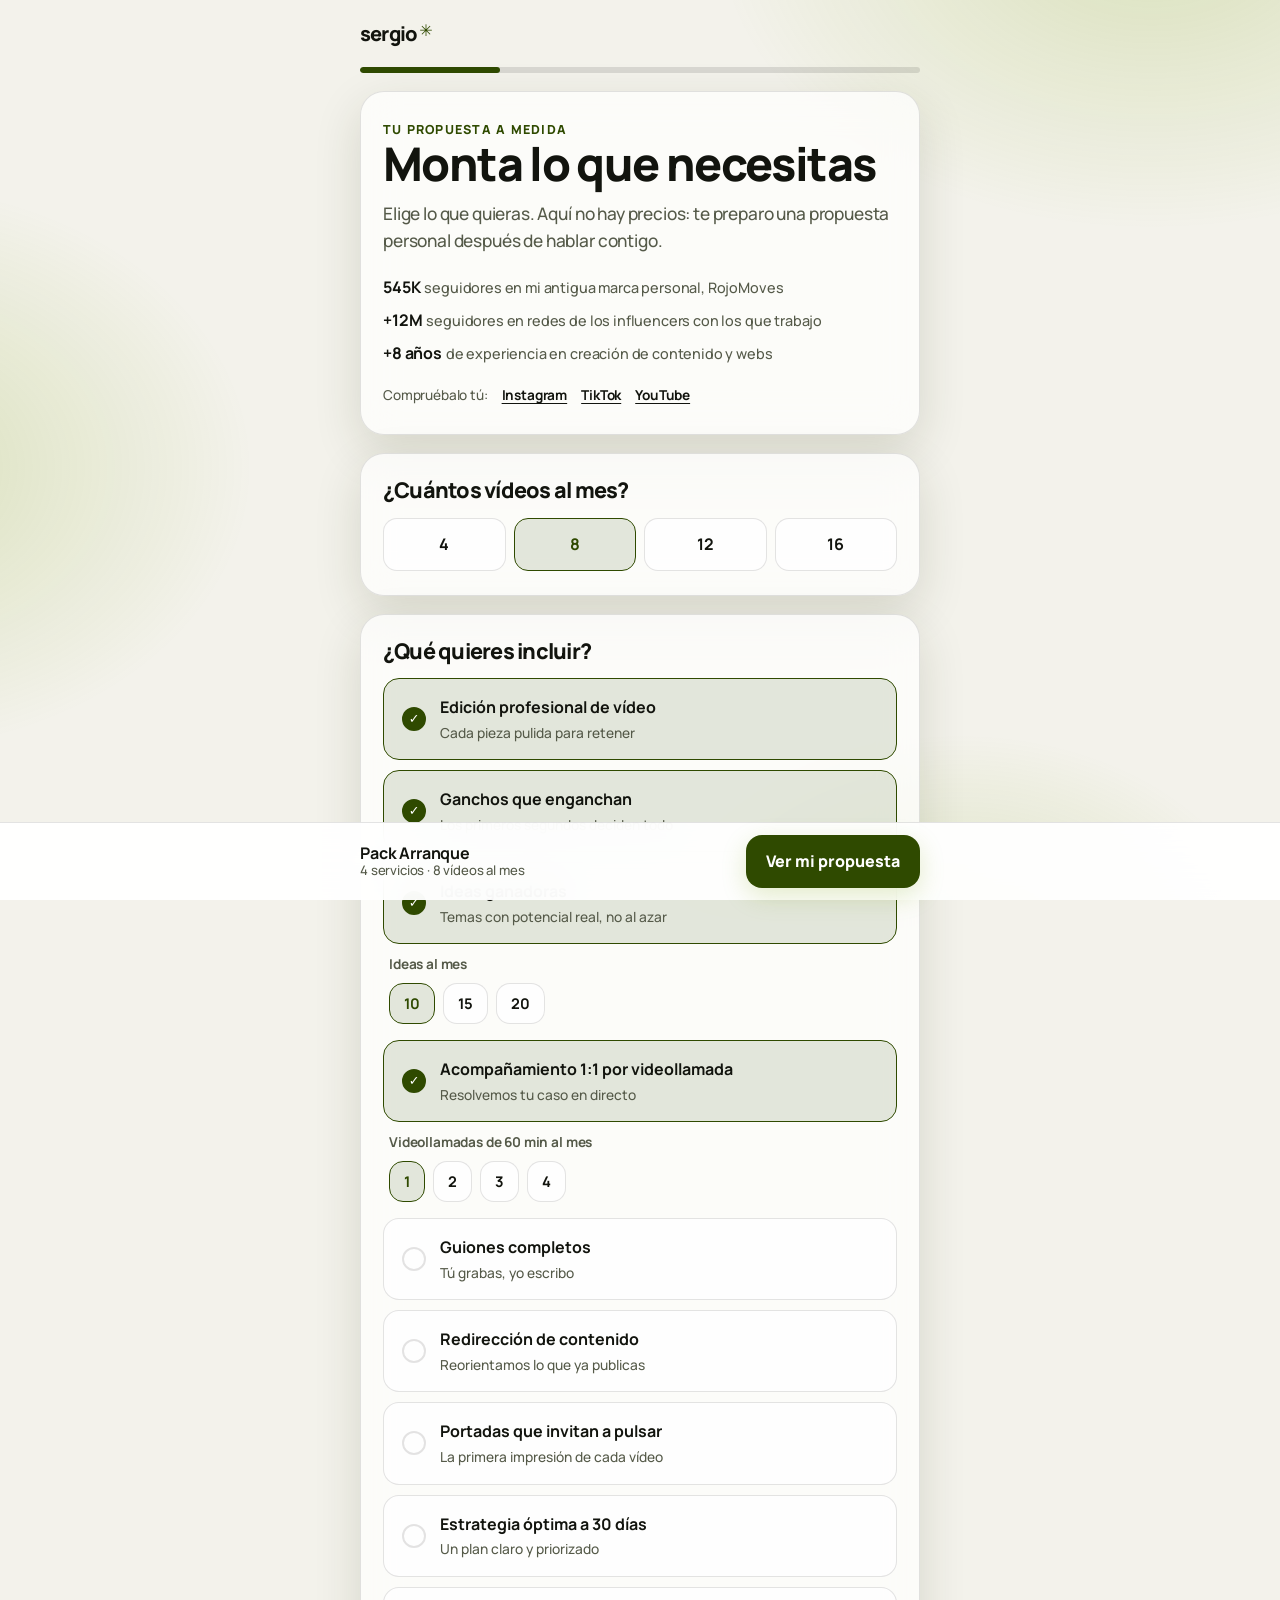
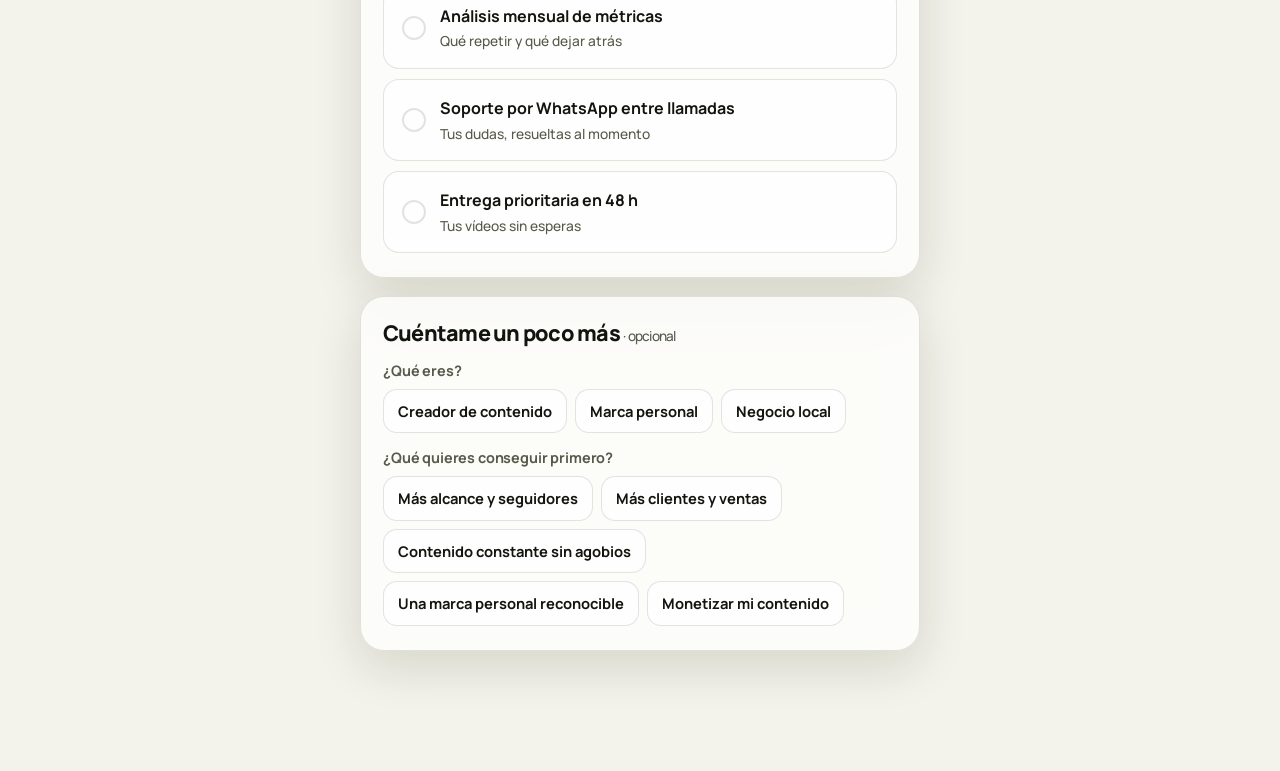
==== commit 70f86ddb: "Revisión general: miniaturas al compartir, testimonios y pulido visual - Imagen de vista previa prop" ====
--- a/configurador.html
+++ b/configurador.html
@@ -11,13 +11,15 @@
 <meta property="og:description" content="Elige lo que necesitas para tu contenido y recibe una propuesta personalizada.">
 <meta property="og:type" content="website">
 <meta property="og:url" content="https://sergiocreator.com/configurador">
-<meta property="og:image" content="https://sergiocreator.com/assets/og-image.png">
+<meta property="og:image" content="https://sergiocreator.com/assets/og/og-configurador.jpg">
 <meta property="og:image:width" content="1200">
 <meta property="og:image:height" content="630">
+<meta property="og:image:type" content="image/jpeg">
+<meta property="og:image:alt" content="Monta tu propuesta de contenido a medida con Sergio">
 <meta property="og:locale" content="es_ES">
 <meta property="og:site_name" content="Sergio">
 <meta name="twitter:card" content="summary_large_image">
-<meta name="twitter:image" content="https://sergiocreator.com/assets/og-image.png">
+<meta name="twitter:image" content="https://sergiocreator.com/assets/og/og-configurador.jpg">
 <link rel="icon" type="image/svg+xml" href="assets/favicon.svg">
 <link rel="preconnect" href="https://fonts.googleapis.com">
 <link rel="preconnect" href="https://fonts.gstatic.com" crossorigin>
@@ -78,7 +80,8 @@
 }
 
 .top{display:flex;justify-content:space-between;align-items:center;gap:12px;padding-block:18px 0}
-.brand{font-weight:800;letter-spacing:-.03em;font-size:1.05rem}
+.brand{font-weight:800;letter-spacing:-.04em;font-size:1.25rem;color:var(--tx);text-decoration:none}
+.brand span{color:var(--ac);font-size:.8em;vertical-align:top;margin-left:2px}
 .back{
   font:inherit;font-weight:700;font-size:.9rem;color:var(--mu);background:none;border:0;cursor:pointer;padding:8px 4px;
 }
@@ -201,7 +204,7 @@
 <body>
 <div class="shell">
   <div class="top">
-    <div class="brand">sergio.creator</div>
+    <a class="brand" href="index.html" aria-label="Sergio, inicio">sergio<span aria-hidden="true">✳</span></a>
     <button class="back" id="back" type="button" hidden>← Atrás</button>
   </div>
   <div class="prog" id="prog" aria-hidden="true"><i id="prog-i"></i></div>
